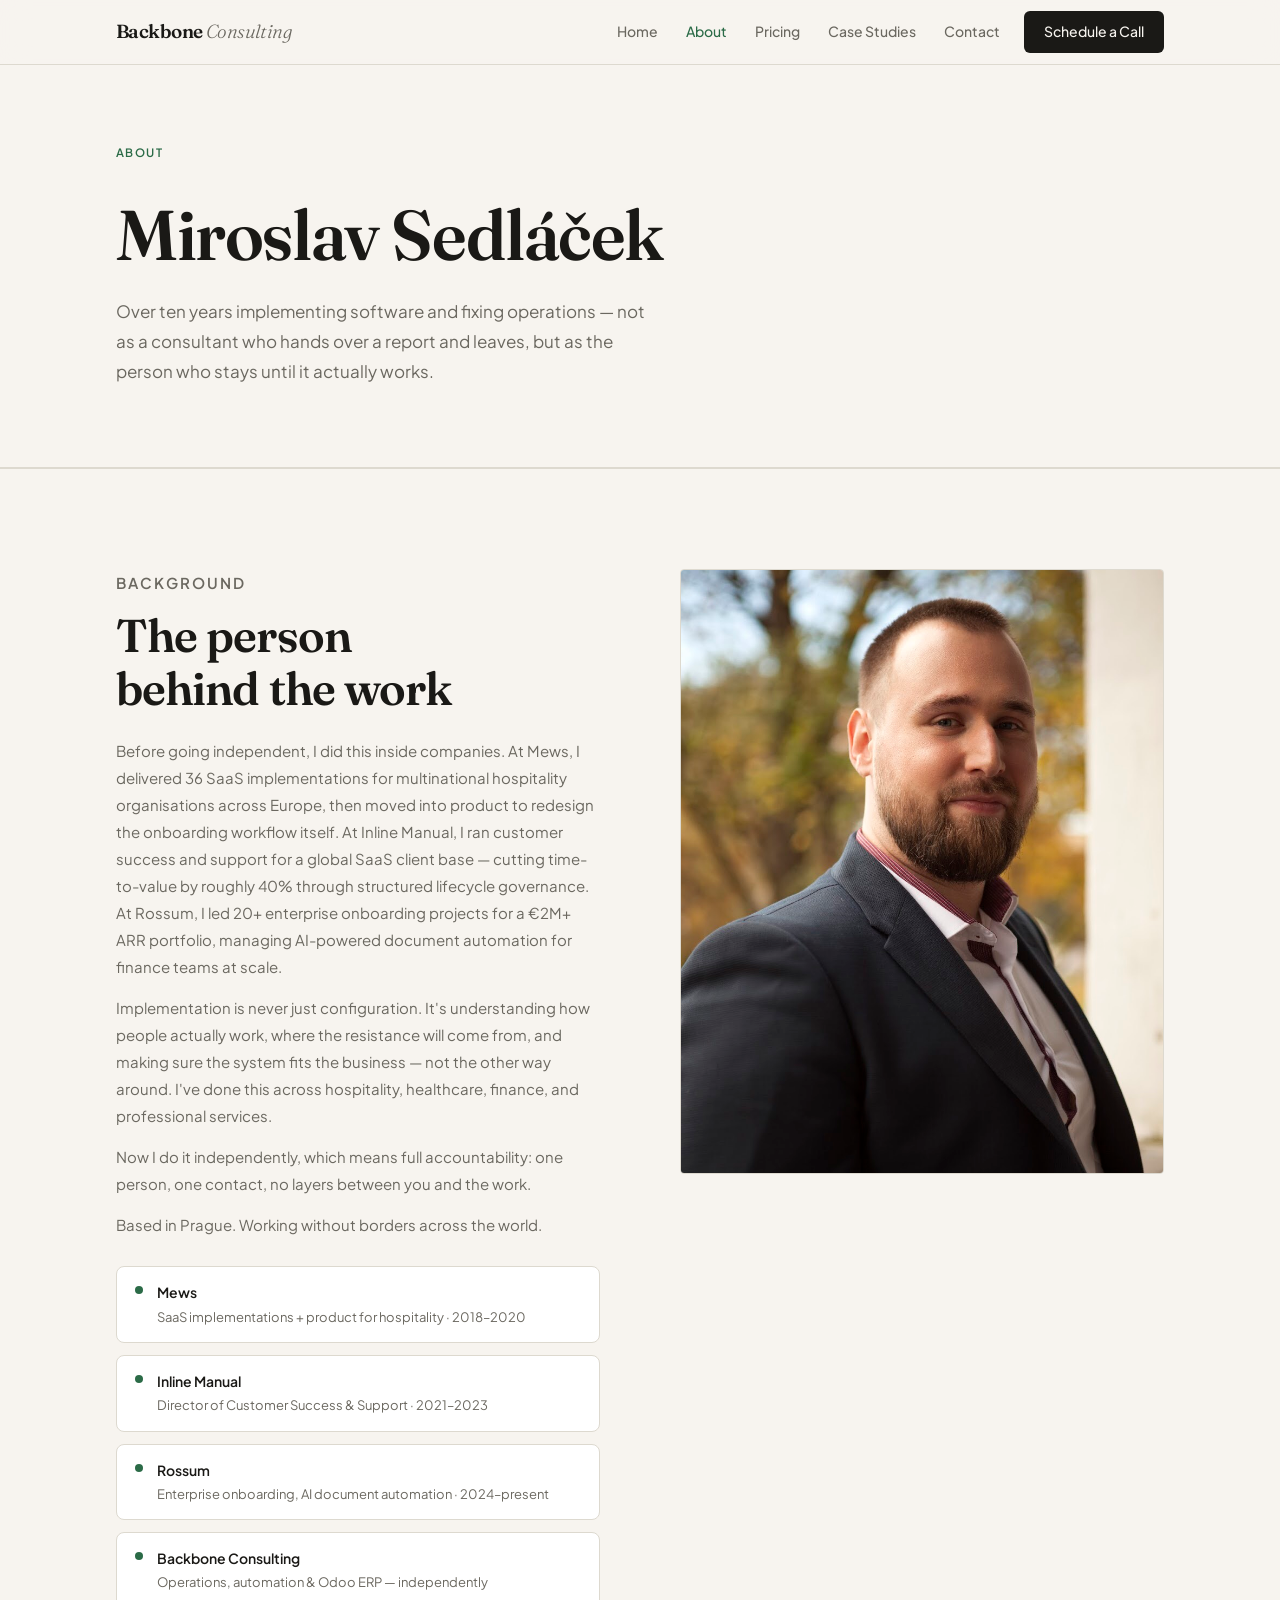
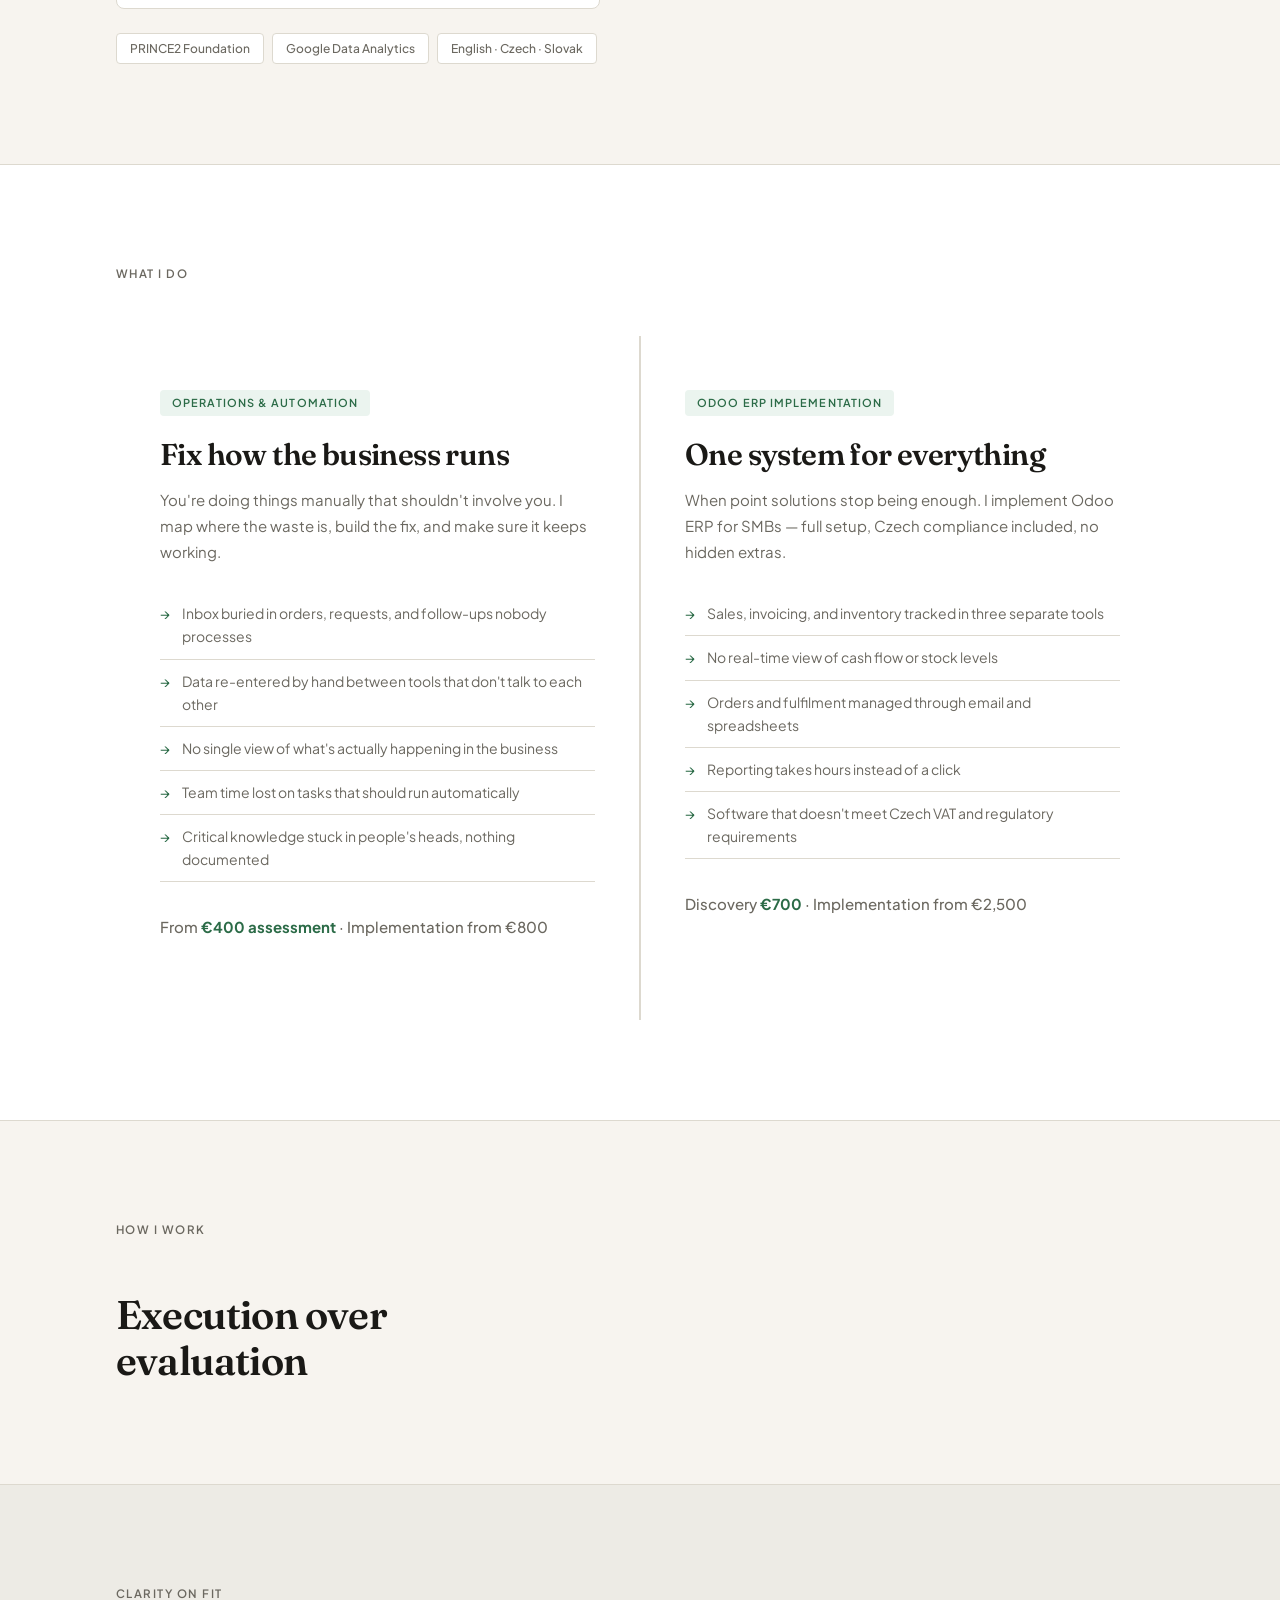
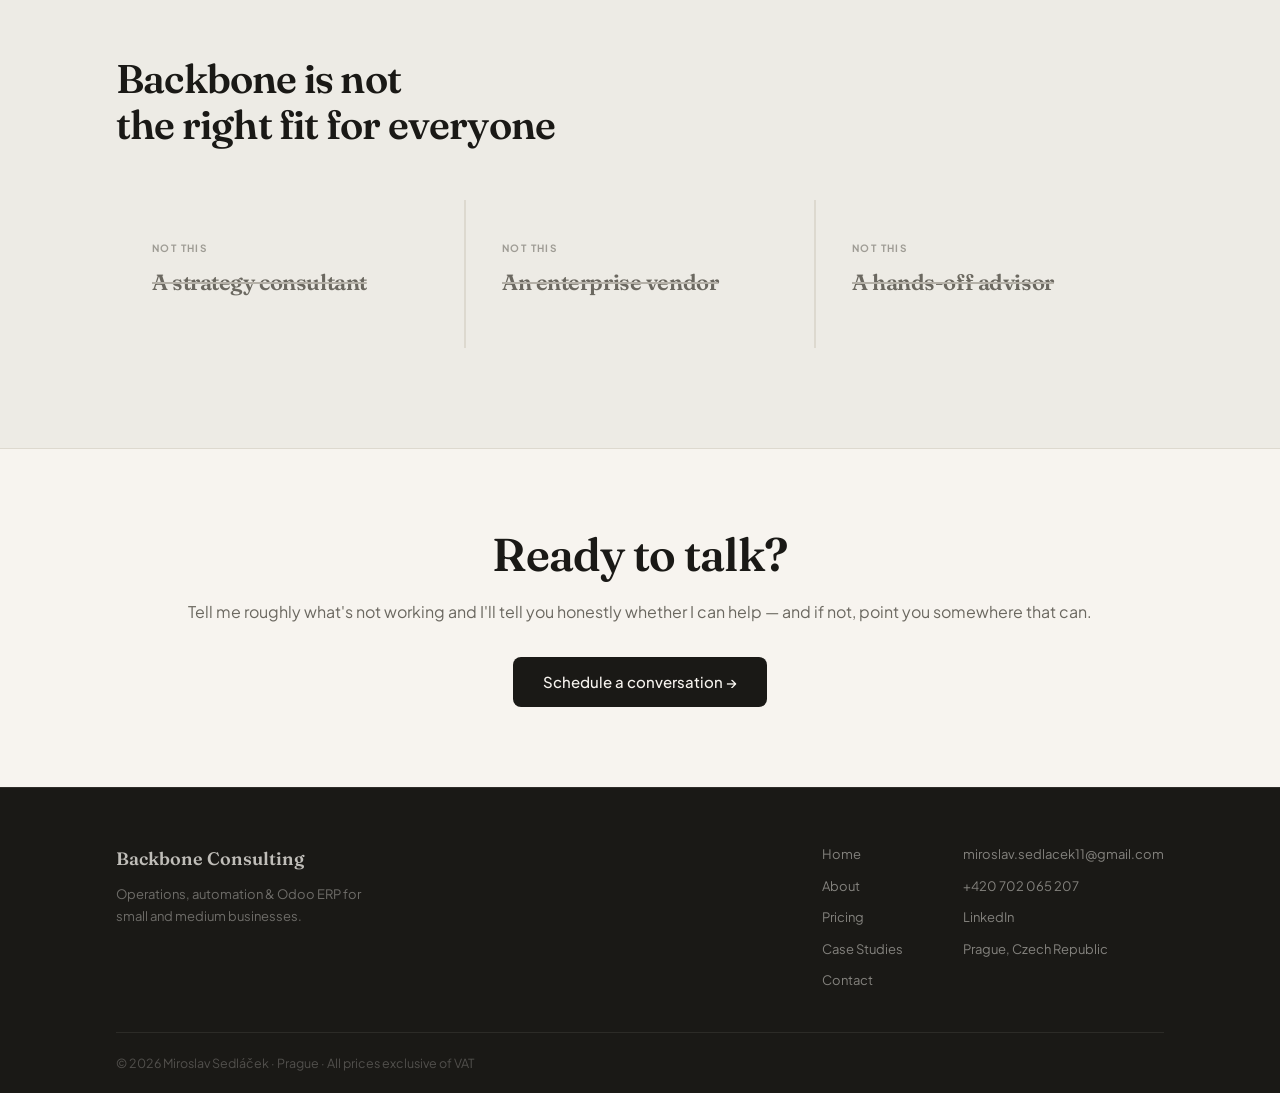
==== about.html @ 0da4ca15 "major rework" ====
<!DOCTYPE html>
<html lang="en">
<head>
  <meta charset="UTF-8">
  <meta name="viewport" content="width=device-width, initial-scale=1.0">
  <title>About — Backbone Consulting</title>
  <meta name="description" content="Miroslav Sedláček — over ten years implementing software and fixing operations for small and medium businesses. Based in Prague.">

  <link rel="preconnect" href="https://fonts.googleapis.com">
  <link rel="preconnect" href="https://fonts.gstatic.com" crossorigin>
  <link href="https://fonts.googleapis.com/css2?family=Fraunces:ital,opsz,wght@0,9..144,300;0,9..144,400;0,9..144,600;0,9..144,700;1,9..144,300;1,9..144,400&family=Plus+Jakarta+Sans:wght@300;400;500;600&display=swap" rel="stylesheet">

  <link rel="stylesheet" href="css/main.css">
  <link rel="stylesheet" href="css/about.css">
</head>
<body>

<div id="nav-placeholder"></div>


<!-- ══ PAGE HERO ══ -->
<header class="page-hero">
  <div class="container">
    <p class="eyebrow">About</p>
    <h1>Miroslav Sedláček</h1>
    <p class="page-hero-sub">Over ten years implementing software and fixing operations — not as a consultant who hands over a report and leaves, but as the person who stays until it actually works.</p>
  </div>
</header>


<!-- ══ BIO ══ -->
<section class="about-bio-section">
  <div class="container">
    <div class="about-bio-inner">
      <div>
        <p class="section-label">Background</p>
        <h2>The person<br>behind the work</h2>
        <p>Before going independent, I did this inside companies. At Mews, I delivered 36 SaaS implementations for multinational hospitality organisations across Europe, then moved into product to redesign the onboarding workflow itself. At Inline Manual, I ran customer success and support for a global SaaS client base — cutting time-to-value by roughly 40% through structured lifecycle governance. At Rossum, I led 20+ enterprise onboarding projects for a €2M+ ARR portfolio, managing AI-powered document automation for finance teams at scale.</p>
        <p>Implementation is never just configuration. It's understanding how people actually work, where the resistance will come from, and making sure the system fits the business — not the other way around. I've done this across hospitality, healthcare, finance, and professional services.</p>
        <p>Now I do it independently, which means full accountability: one person, one contact, no layers between you and the work.</p>
        <p>Based in Prague. Working without borders across the world.</p>

        <div class="roles">
          <div class="role">
            <div class="role-dot"></div>
            <div>
              <div class="role-name">Mews</div>
              <div class="role-desc">SaaS implementations + product for hospitality · 2018–2020</div>
            </div>
          </div>
          <div class="role">
            <div class="role-dot"></div>
            <div>
              <div class="role-name">Inline Manual</div>
              <div class="role-desc">Director of Customer Success &amp; Support · 2021–2023</div>
            </div>
          </div>
          <div class="role">
            <div class="role-dot"></div>
            <div>
              <div class="role-name">Rossum</div>
              <div class="role-desc">Enterprise onboarding, AI document automation · 2024–present</div>
            </div>
          </div>
          <div class="role">
            <div class="role-dot"></div>
            <div>
              <div class="role-name">Backbone Consulting</div>
              <div class="role-desc">Operations, automation &amp; Odoo ERP — independently</div>
            </div>
          </div>
        </div>

        <div class="about-certs">
          <span class="cert-chip">PRINCE2 Foundation</span>
          <span class="cert-chip">Google Data Analytics</span>
          <span class="cert-chip">English · Czech · Slovak</span>
        </div>
      </div>

      <div>
        <img src="assets/miroslav.JPG" alt="Miroslav Sedláček" class="about-photo">
      </div>
    </div>
  </div>
</section>


<!-- ══ SERVICES OVERVIEW ══ -->
<section class="services-section">
  <div class="container">
    <p class="section-label">What I do</p>
    <div class="grid-line services-grid-2col">

      <div class="service-card-full reveal">
        <span class="service-badge">Operations &amp; Automation</span>
        <h3>Fix how the business runs</h3>
        <p>You're doing things manually that shouldn't involve you. I map where the waste is, build the fix, and make sure it keeps working.</p>
        <ul class="problem-list">
          <li>Inbox buried in orders, requests, and follow-ups nobody processes</li>
          <li>Data re-entered by hand between tools that don't talk to each other</li>
          <li>No single view of what's actually happening in the business</li>
          <li>Team time lost on tasks that should run automatically</li>
          <li>Critical knowledge stuck in people's heads, nothing documented</li>
        </ul>
        <p class="service-from">From <strong>€400 assessment</strong> · Implementation from €800</p>
      </div>

      <div class="service-card-full reveal">
        <span class="service-badge">Odoo ERP Implementation</span>
        <h3>One system for everything</h3>
        <p>When point solutions stop being enough. I implement Odoo ERP for SMBs — full setup, Czech compliance included, no hidden extras.</p>
        <ul class="problem-list">
          <li>Sales, invoicing, and inventory tracked in three separate tools</li>
          <li>No real-time view of cash flow or stock levels</li>
          <li>Orders and fulfilment managed through email and spreadsheets</li>
          <li>Reporting takes hours instead of a click</li>
          <li>Software that doesn't meet Czech VAT and regulatory requirements</li>
        </ul>
        <p class="service-from">Discovery <strong>€700</strong> · Implementation from €2,500</p>
      </div>

    </div>
  </div>
</section>


<!-- ══ PHILOSOPHY ══ -->
<section class="philosophy-section">
  <div class="container">
    <div class="philosophy-inner">
      <div class="philosophy-label">
        <p class="section-label">How I work</p>
        <h2>Execution over<br>evaluation</h2>
      </div>
      <div class="philosophy-body reveal">
        <!-- TODO: Write 3–4 paragraphs on Miro's working philosophy.
             Topics to cover:
             - Execution focus: the goal is a working system, not a report
             - How Miro approaches understanding a client's operations (listening, observing, mapping before building)
             - Accountability: one person responsible from start to finish
             - Honest scoping: saying no if something won't work, or if a client needs something Backbone doesn't offer
             - Working style with small teams vs larger SMBs
        -->
        <p><!-- TODO: Philosophy paragraph 1 — execution focus and staying until it works --></p>
        <p><!-- TODO: Philosophy paragraph 2 — understanding operations before building anything --></p>
        <p><!-- TODO: Philosophy paragraph 3 — honest scoping and full accountability --></p>
      </div>
    </div>
  </div>
</section>


<!-- ══ WHAT WE'RE NOT ══ -->
<section class="not-section">
  <div class="container">
    <p class="section-label">Clarity on fit</p>
    <h2 style="font-size: 40px; max-width: 500px;">Backbone is not<br>the right fit for everyone</h2>
    <div class="grid-line not-grid">

      <div class="not-card reveal">
        <div class="not-card-label">Not this</div>
        <h3>A strategy consultant</h3>
        <!-- TODO: 2–3 sentences explaining why: Backbone doesn't do high-level strategy decks, market research, or "what should we build" work. The focus is operational and implementation execution for a defined scope. -->
        <p><!-- TODO: Explain what Backbone does instead — concrete operational fixes and software implementation --></p>
      </div>

      <div class="not-card reveal">
        <div class="not-card-label">Not this</div>
        <h3>An enterprise vendor</h3>
        <!-- TODO: 2–3 sentences explaining why: not a 20-person agency, no account management layers, not suited for multinational enterprise procurement processes. Best fit is lean teams and SMBs. -->
        <p><!-- TODO: Explain what size of client Backbone works best with --></p>
      </div>

      <div class="not-card reveal">
        <div class="not-card-label">Not this</div>
        <h3>A hands-off advisor</h3>
        <!-- TODO: 2–3 sentences: Backbone doesn't produce recommendations and leave. The engagement ends when the system works and the team can run it. -->
        <p><!-- TODO: Explain what "done" actually means in Backbone engagements --></p>
      </div>

    </div>
  </div>
</section>


<!-- ══ CLOSING CTA ══ -->
<section class="about-cta-section">
  <div class="container">
    <h2>Ready to talk?</h2>
    <p>Tell me roughly what's not working and I'll tell you honestly whether I can help — and if not, point you somewhere that can.</p>
    <a href="contact.html" class="btn btn-dark">Schedule a conversation →</a>
  </div>
</section>


<div id="footer-placeholder"></div>
<script src="js/nav.js" defer></script>
<script src="js/main.js" defer></script>
</body>
</html>
---- css/main.css ----
/* ============================================================
   MAIN.CSS — Backbone Consulting
   Shared: variables, reset, typography, nav, footer, buttons
   ============================================================ */

/* ── VARIABLES ── */
:root {
  --bg:            #F7F4EF;
  --surface:       #FFFFFF;
  --surface-alt:   #EDEBE5;
  --text:          #1A1916;
  --text-muted:    #6B6860;
  --accent:        #2B6B47;
  --accent-dark:   #1E4E33;
  --accent-light:  #EBF4EF;
  --border:        #DDD9CF;
  --border-strong: #B5B1A8;
  --nav-height:    64px;
}

/* ── RESET ── */
*, *::before, *::after { box-sizing: border-box; margin: 0; padding: 0; }
html { scroll-behavior: smooth; }

/* ── BODY ── */
body {
  font-family: 'Plus Jakarta Sans', sans-serif;
  background: var(--bg);
  color: var(--text);
  font-size: 16px;
  line-height: 1.65;
  -webkit-font-smoothing: antialiased;
}

/* ── HEADINGS ── */
h1, h2, h3, h4 {
  font-family: 'Fraunces', Georgia, serif;
  font-weight: 600;
  line-height: 1.15;
  letter-spacing: -0.02em;
}

a { color: inherit; text-decoration: none; }

/* ── CONTAINER ── */
.container {
  max-width: 1120px;
  margin: 0 auto;
  padding: 0 36px;
}

/* ── LABELS ── */
.eyebrow {
  font-size: 11.5px;
  font-weight: 600;
  letter-spacing: .13em;
  text-transform: uppercase;
  color: var(--accent);
  margin-bottom: 32px;
}

.section-label {
  font-size: 11.5px;
  font-weight: 600;
  letter-spacing: .13em;
  text-transform: uppercase;
  color: var(--text-muted);
  margin-bottom: 52px;
}

/* ── SECTION ── */
.section {
  padding: 100px 0;
  border-top: 1px solid var(--border);
}

.hero-rule {
  width: 72px; height: 2px;
  background: var(--accent);
  margin-bottom: 28px;
}

/* ── GRID UTILITIES ── */
.grid-line {
  display: grid;
  gap: 2px;
  background: var(--border);
}

.cell {
  background: var(--surface);
  padding: 52px 44px;
}

/* ── BUTTONS ── */
.btn {
  display: inline-block;
  padding: 13px 30px;
  border-radius: 8px;
  font-size: 15px;
  font-weight: 500;
  transition: transform .15s, background .18s, border-color .18s, color .18s;
  cursor: pointer;
}
.btn:hover { transform: translateY(-1px); }

.btn-dark {
  background: var(--text);
  color: var(--bg);
}
.btn-dark:hover { background: var(--accent); color: #fff; }

.btn-outline {
  border: 1px solid var(--border-strong);
  color: var(--text);
}
.btn-outline:hover { border-color: var(--accent); color: var(--accent); }

.btn-green {
  display: inline-block;
  background: var(--accent);
  color: #fff;
  padding: 13px 30px;
  text-align: center;
  border-radius: 8px;
  font-size: 15px;
  font-weight: 500;
  transition: background .18s, transform .15s;
}
.btn-green:hover { background: #2D8055; transform: translateY(-1px); }

/* ── BADGE ── */
.service-badge {
  display: inline-block;
  font-size: 11px;
  font-weight: 600;
  letter-spacing: .1em;
  text-transform: uppercase;
  color: var(--accent);
  background: var(--accent-light);
  padding: 4px 12px;
  border-radius: 4px;
  margin-bottom: 22px;
}

/* ── CHIPS ── */
.chip {
  font-size: 12px;
  padding: 4px 12px;
  background: var(--surface-alt);
  border-radius: 4px;
  color: var(--text-muted);
}

.cert-chip {
  font-size: 12px;
  font-weight: 500;
  padding: 5px 13px;
  background: var(--surface);
  border: 1px solid var(--border);
  border-radius: 4px;
  color: var(--text-muted);
}

/* ── REVEAL ANIMATION ── */
.reveal {
  opacity: 0;
  transform: translateY(22px);
  transition: opacity .55s ease, transform .55s ease;
}
.reveal.visible {
  opacity: 1;
  transform: translateY(0);
}

/* ── NAV ── */
.site-nav {
  position: fixed;
  top: 0; left: 0; right: 0;
  z-index: 200;
  background: rgba(247, 244, 239, 0.92);
  backdrop-filter: blur(14px);
  -webkit-backdrop-filter: blur(14px);
  border-bottom: 1px solid var(--border);
}

.nav-inner {
  display: flex;
  align-items: center;
  justify-content: space-between;
  height: var(--nav-height);
  gap: 24px;
}

.nav-logo {
  font-family: 'Fraunces', serif;
  font-size: 19px;
  font-weight: 600;
  letter-spacing: -0.03em;
  flex-shrink: 0;
}
.nav-logo em {
  font-style: italic;
  font-weight: 300;
  color: var(--text-muted);
}

.nav-links {
  display: flex;
  align-items: center;
  gap: 4px;
  list-style: none;
  margin-left: auto;
}

.nav-links li a {
  font-size: 14px;
  font-weight: 500;
  color: var(--text-muted);
  padding: 6px 12px;
  border-radius: 6px;
  transition: color .18s, background .18s;
  display: block;
}
.nav-links li a:hover { color: var(--text); background: var(--surface-alt); }
.nav-links li a.active { color: var(--accent); }

/* CTA item in nav */
.nav-cta-item {
  margin-left: 8px;
}
.nav-cta-item a {
  background: var(--text) !important;
  color: var(--bg) !important;
  padding: 9px 20px !important;
  border-radius: 7px;
  font-weight: 500 !important;
  transition: background .18s !important;
}
.nav-cta-item a:hover {
  background: var(--accent) !important;
  color: #fff !important;
}

/* Hamburger button */
.nav-hamburger {
  display: none;
  flex-direction: column;
  justify-content: space-between;
  width: 28px;
  height: 18px;
  background: none;
  border: none;
  cursor: pointer;
  padding: 0;
  flex-shrink: 0;
}
.nav-hamburger span {
  display: block;
  width: 100%;
  height: 2px;
  background: var(--text);
  border-radius: 2px;
  transition: transform .22s ease, opacity .22s ease;
}
.nav-hamburger.open span:nth-child(1) { transform: translateY(8px) rotate(45deg); }
.nav-hamburger.open span:nth-child(2) { opacity: 0; transform: scaleX(0); }
.nav-hamburger.open span:nth-child(3) { transform: translateY(-8px) rotate(-45deg); }

/* ── FOOTER ── */
.site-footer {
  background: var(--text);
  border-top: 1px solid rgba(247, 244, 239, .09);
}

.footer-inner {
  display: grid;
  grid-template-columns: 1fr auto auto;
  gap: 60px;
  padding: 56px 0 40px;
  align-items: start;
}

.footer-logo {
  font-family: 'Fraunces', serif;
  font-size: 18px;
  font-weight: 600;
  color: rgba(247, 244, 239, .75);
  margin-bottom: 10px;
}

.footer-tagline {
  font-size: 13px;
  color: rgba(247, 244, 239, .38);
  line-height: 1.65;
  max-width: 260px;
}

.footer-nav {
  display: flex;
  flex-direction: column;
  gap: 10px;
}
.footer-nav a {
  font-size: 13px;
  color: rgba(247, 244, 239, .48);
  transition: color .18s;
}
.footer-nav a:hover { color: rgba(247, 244, 239, .85); }

.footer-contact {
  display: flex;
  flex-direction: column;
  gap: 10px;
}
.footer-contact a,
.footer-contact span {
  font-size: 13px;
  color: rgba(247, 244, 239, .48);
  transition: color .18s;
}
.footer-contact a:hover { color: rgba(247, 244, 239, .85); }
.footer-location { cursor: default; }

.footer-bottom {
  border-top: 1px solid rgba(247, 244, 239, .08);
  padding: 20px 0;
}
.footer-note {
  font-size: 12.5px;
  color: rgba(247, 244, 239, .25);
}

/* ── RESPONSIVE — NAV MOBILE ── */
@media (max-width: 768px) {
  .nav-hamburger { display: flex; }

  .nav-links {
    display: none;
    position: absolute;
    top: var(--nav-height);
    left: 0; right: 0;
    background: var(--bg);
    border-bottom: 1px solid var(--border);
    padding: 16px 20px 24px;
    flex-direction: column;
    align-items: stretch;
    gap: 2px;
    box-shadow: 0 8px 24px rgba(0,0,0,.07);
  }
  .nav-links.open { display: flex; }

  .nav-links li a {
    padding: 12px 14px;
    font-size: 15px;
    border-radius: 6px;
  }

  .nav-cta-item { margin-left: 0; margin-top: 8px; }
  .nav-cta-item a {
    display: block !important;
    text-align: center;
    padding: 13px 20px !important;
    border-radius: 8px !important;
  }
}

/* ── RESPONSIVE — FOOTER MOBILE ── */
@media (max-width: 768px) {
  .footer-inner {
    grid-template-columns: 1fr;
    gap: 36px;
    padding: 44px 0 32px;
  }
  .footer-nav, .footer-contact { flex-direction: row; flex-wrap: wrap; gap: 12px 24px; }
}

/* ── RESPONSIVE — CONTAINER ── */
@media (max-width: 600px) {
  .container { padding: 0 20px; }
  .section { padding: 72px 0; }
  .cell { padding: 36px 24px; }
}
---- css/about.css ----
/* ============================================================
   ABOUT.CSS — about.html specific styles
   ============================================================ */

/* ── PAGE HEADER ── */
.page-hero {
  padding: calc(var(--nav-height) + 80px) 0 80px;
  border-bottom: 1px solid var(--border);
}

.page-hero h1 {
  font-size: clamp(40px, 5.5vw, 72px);
  max-width: 760px;
  margin-bottom: 20px;
}
.page-hero h1 em {
  font-style: italic;
  font-weight: 300;
  color: var(--text-muted);
}

.page-hero-sub {
  font-size: 17px;
  color: var(--text-muted);
  max-width: 540px;
  line-height: 1.78;
}

/* ── BIO SECTION ── */
.about-bio-section {
  padding: 100px 0;
  border-top: 1px solid var(--border);
}

.about-bio-inner {
  display: grid;
  grid-template-columns: 1fr 1fr;
  gap: 80px;
  align-items: start;
}

.about-bio-inner h2 { font-size: 46px; margin-bottom: 22px; }

.about-bio-inner p {
  font-size: 15px;
  color: var(--text-muted);
  line-height: 1.8;
  margin-bottom: 14px;
}

.about-photo {
  width: 100%;
  aspect-ratio: 4/5;
  object-fit: cover;
  object-position: center top;
  border-radius: 4px;
  border: 1px solid var(--border);
  display: block;
}

/* ── ROLE CARDS ── */
.roles {
  display: flex;
  flex-direction: column;
  gap: 12px;
  margin-top: 28px;
}

.role {
  display: flex;
  gap: 14px;
  background: var(--surface);
  border: 1px solid var(--border);
  border-radius: 8px;
  padding: 14px 18px;
}

.role-dot {
  width: 8px; height: 8px;
  border-radius: 50%;
  background: var(--accent);
  flex-shrink: 0;
  margin-top: 5px;
}

.role-name { font-size: 14px; font-weight: 600; margin-bottom: 2px; }
.role-desc { font-size: 13px; color: var(--text-muted); }

/* ── CERTS ── */
.about-certs {
  display: flex;
  flex-wrap: wrap;
  gap: 8px;
  margin-top: 24px;
}

/* ── SERVICES OVERVIEW ── */
.services-section {
  padding: 100px 0;
  border-top: 1px solid var(--border);
  background: var(--surface);
}

.services-grid-2col {
  display: grid;
  grid-template-columns: 1fr 1fr;
  gap: 2px;
  background: var(--border);
}

.service-card-full {
  background: var(--surface);
  padding: 52px 44px;
}

.service-card-full h3 {
  font-size: 30px;
  margin-bottom: 14px;
}

.service-card-full > p {
  color: var(--text-muted);
  font-size: 15px;
  line-height: 1.72;
  margin-bottom: 28px;
}

.problem-list {
  list-style: none;
  margin-bottom: 32px;
}

.problem-list li {
  font-size: 14px;
  color: var(--text-muted);
  padding: 10px 0;
  border-bottom: 1px solid var(--border);
  display: flex;
  gap: 12px;
}
.problem-list li::before {
  content: '→';
  color: var(--accent);
  flex-shrink: 0;
}

.service-from {
  font-size: 15px;
  font-weight: 500;
}
.service-from strong { color: var(--accent); }

/* ── PHILOSOPHY SECTION ── */
.philosophy-section {
  padding: 100px 0;
  border-top: 1px solid var(--border);
}

.philosophy-inner {
  display: grid;
  grid-template-columns: 280px 1fr;
  gap: 80px;
  align-items: start;
}

.philosophy-label {
  position: sticky;
  top: calc(var(--nav-height) + 24px);
}

.philosophy-label h2 { font-size: 40px; }

.philosophy-body p {
  font-size: 16px;
  color: var(--text-muted);
  line-height: 1.82;
  margin-bottom: 20px;
}

.philosophy-body p:last-child { margin-bottom: 0; }

/* ── WHAT WE'RE NOT ── */
.not-section {
  padding: 100px 0;
  border-top: 1px solid var(--border);
  background: var(--surface-alt);
}

.not-grid {
  display: grid;
  grid-template-columns: repeat(3, 1fr);
  gap: 2px;
  background: var(--border);
  margin-top: 52px;
}

.not-card {
  background: var(--surface-alt);
  padding: 40px 36px;
}

.not-card-label {
  font-size: 10px;
  font-weight: 700;
  letter-spacing: .14em;
  text-transform: uppercase;
  color: var(--text-muted);
  margin-bottom: 14px;
  opacity: .6;
}

.not-card h3 {
  font-size: 22px;
  margin-bottom: 12px;
  color: var(--text-muted);
  text-decoration: line-through;
  text-decoration-color: var(--border-strong);
}

.not-card p {
  font-size: 14px;
  color: var(--text-muted);
  line-height: 1.7;
}

/* ── ABOUT CTA ── */
.about-cta-section {
  padding: 80px 0;
  border-top: 1px solid var(--border);
  text-align: center;
}

.about-cta-section h2 {
  font-size: clamp(28px, 4vw, 46px);
  margin-bottom: 16px;
}

.about-cta-section p {
  font-size: 16px;
  color: var(--text-muted);
  margin-bottom: 32px;
  line-height: 1.7;
}

/* ── RESPONSIVE ── */
@media (max-width: 960px) {
  .about-bio-inner { grid-template-columns: 1fr; gap: 48px; }
  .services-grid-2col { grid-template-columns: 1fr; }
  .philosophy-inner { grid-template-columns: 1fr; gap: 40px; }
  .philosophy-label { position: static; }
  .not-grid { grid-template-columns: 1fr; }
}

@media (max-width: 600px) {
  .about-bio-section,
  .services-section,
  .philosophy-section,
  .not-section { padding: 72px 0; }
  .service-card-full { padding: 36px 24px; }
}
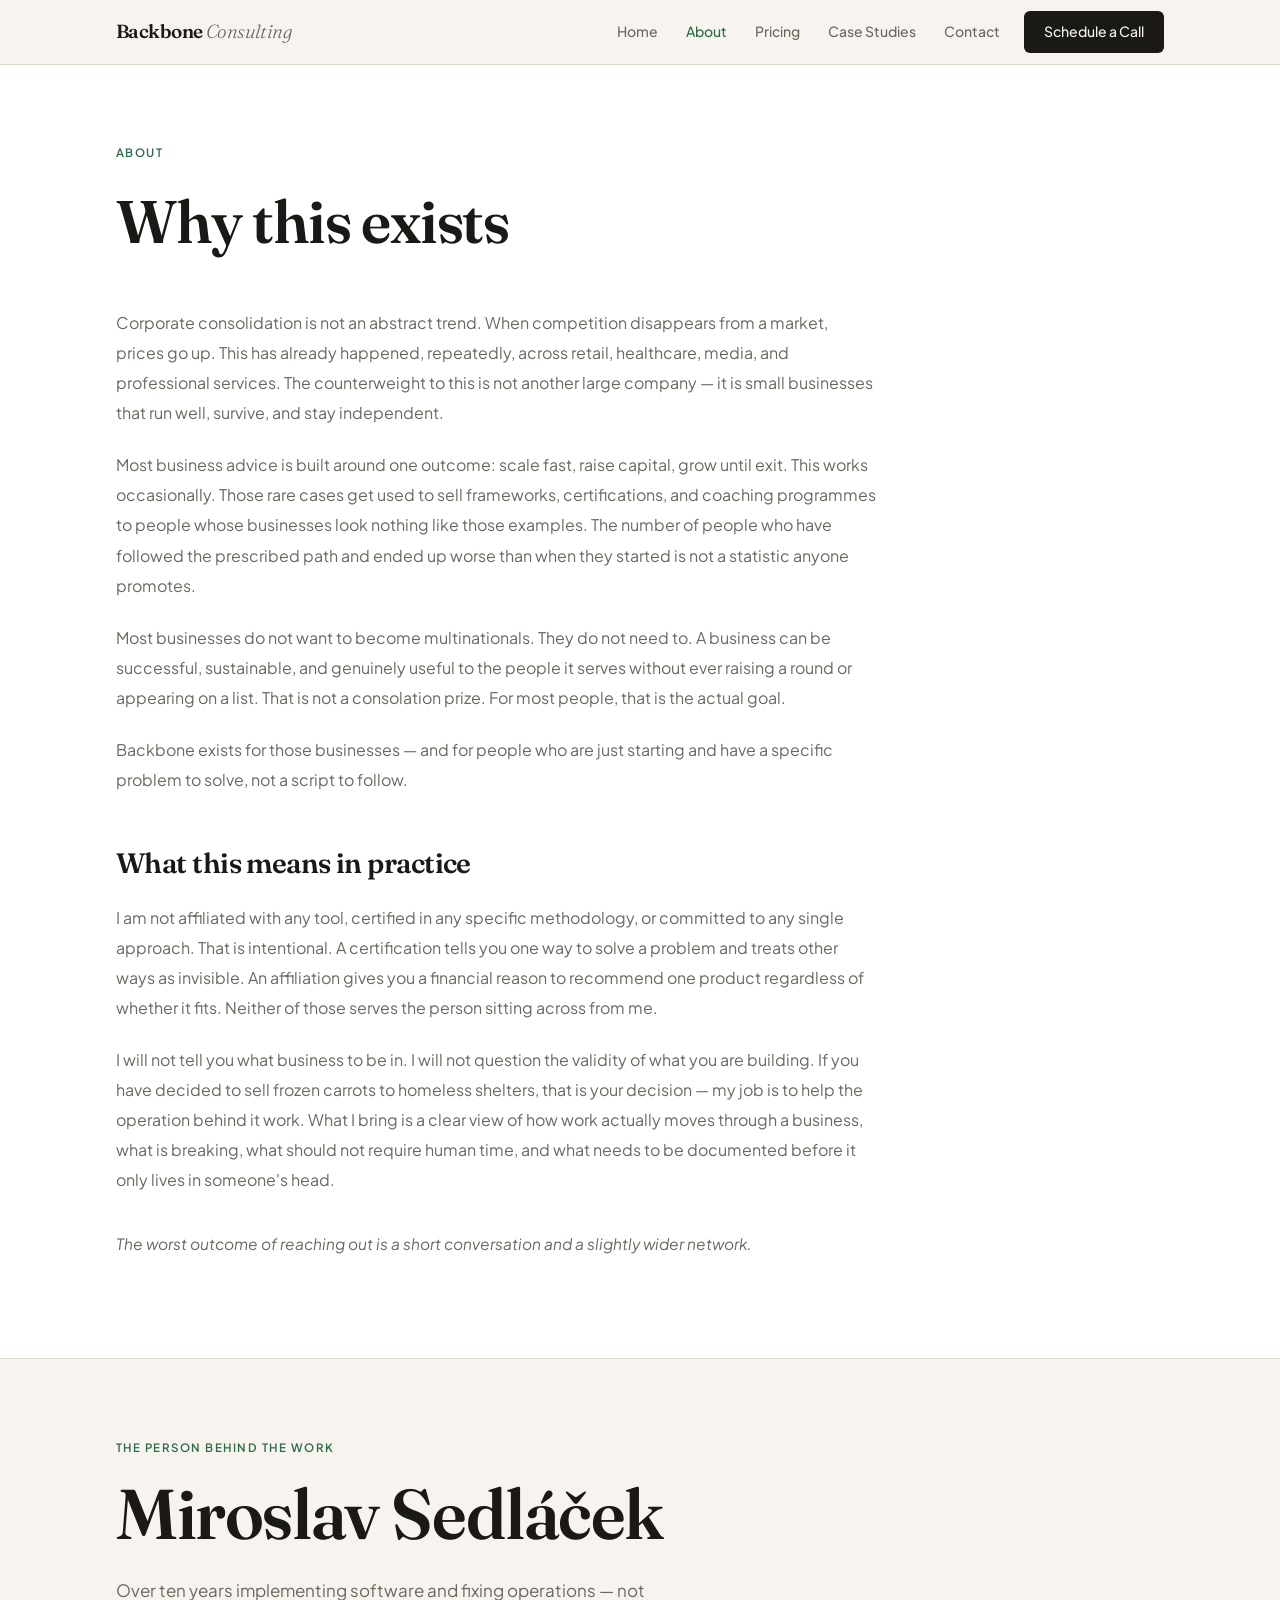
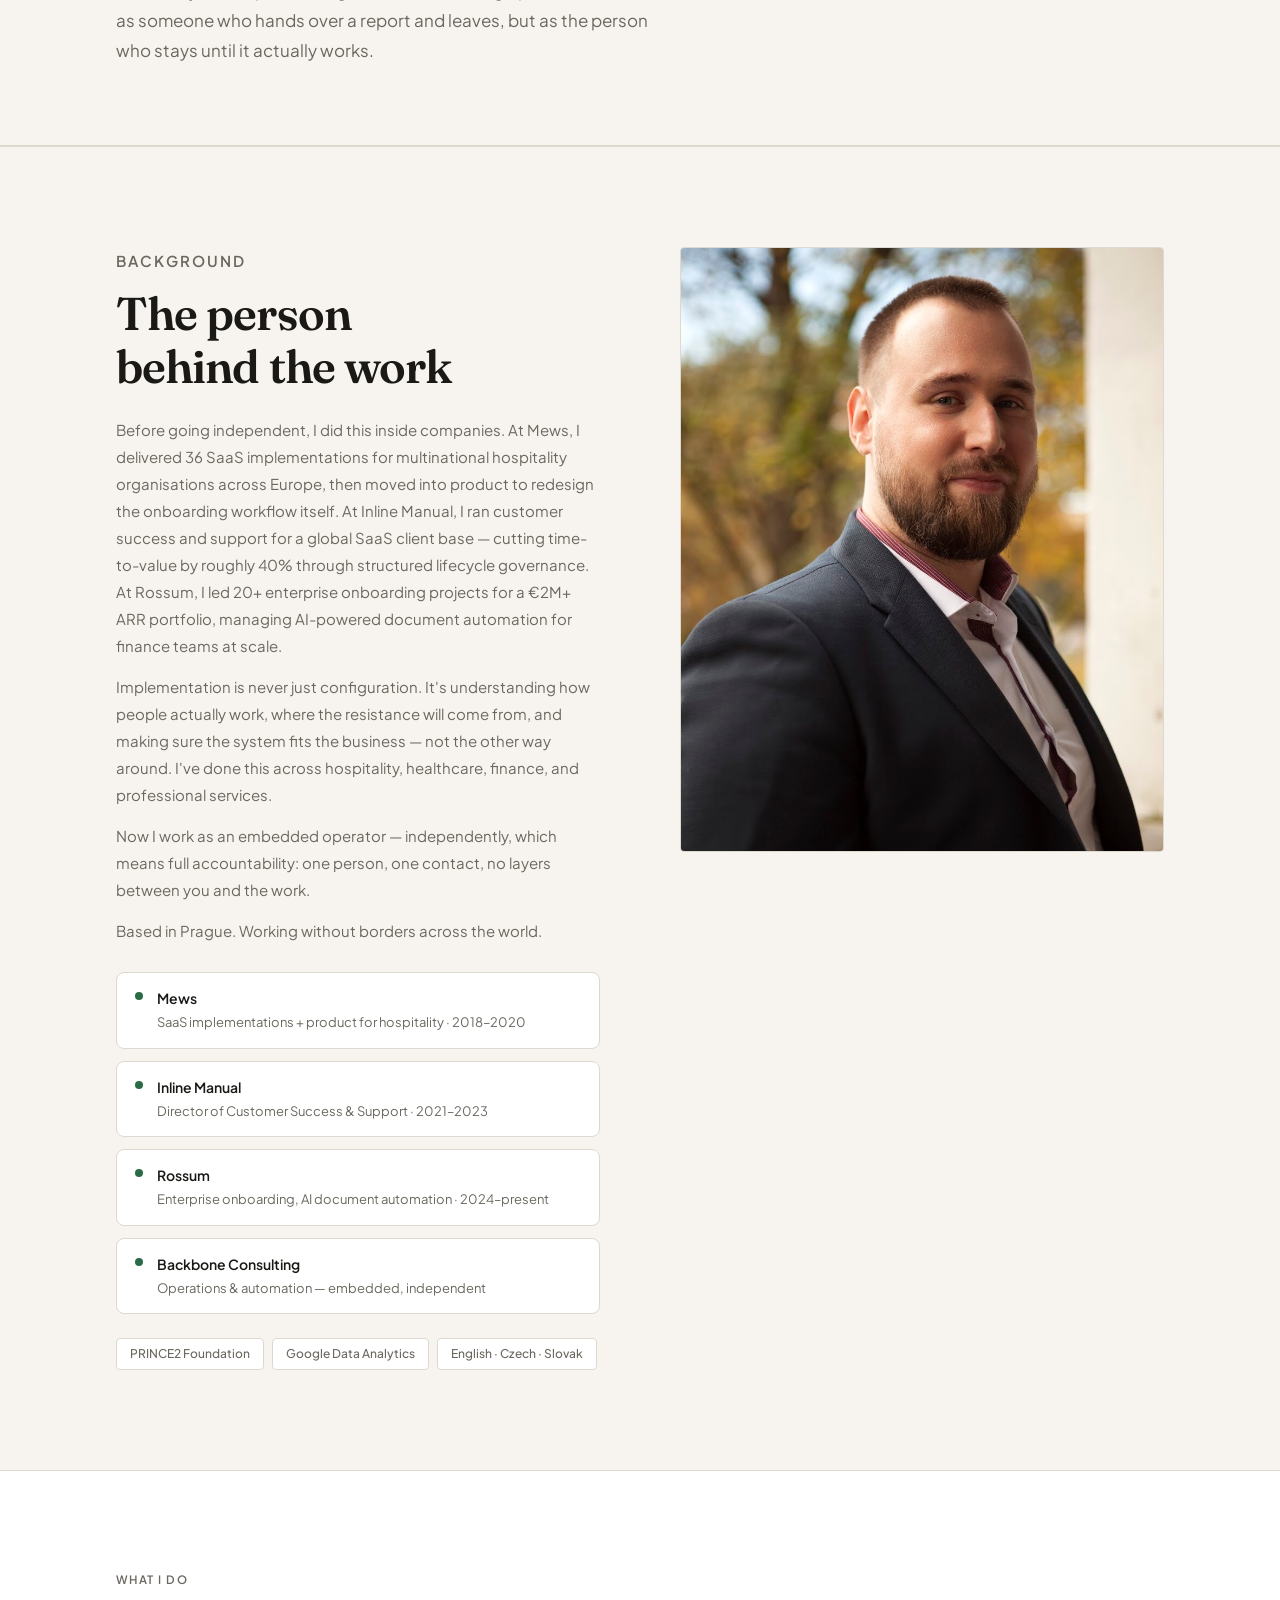
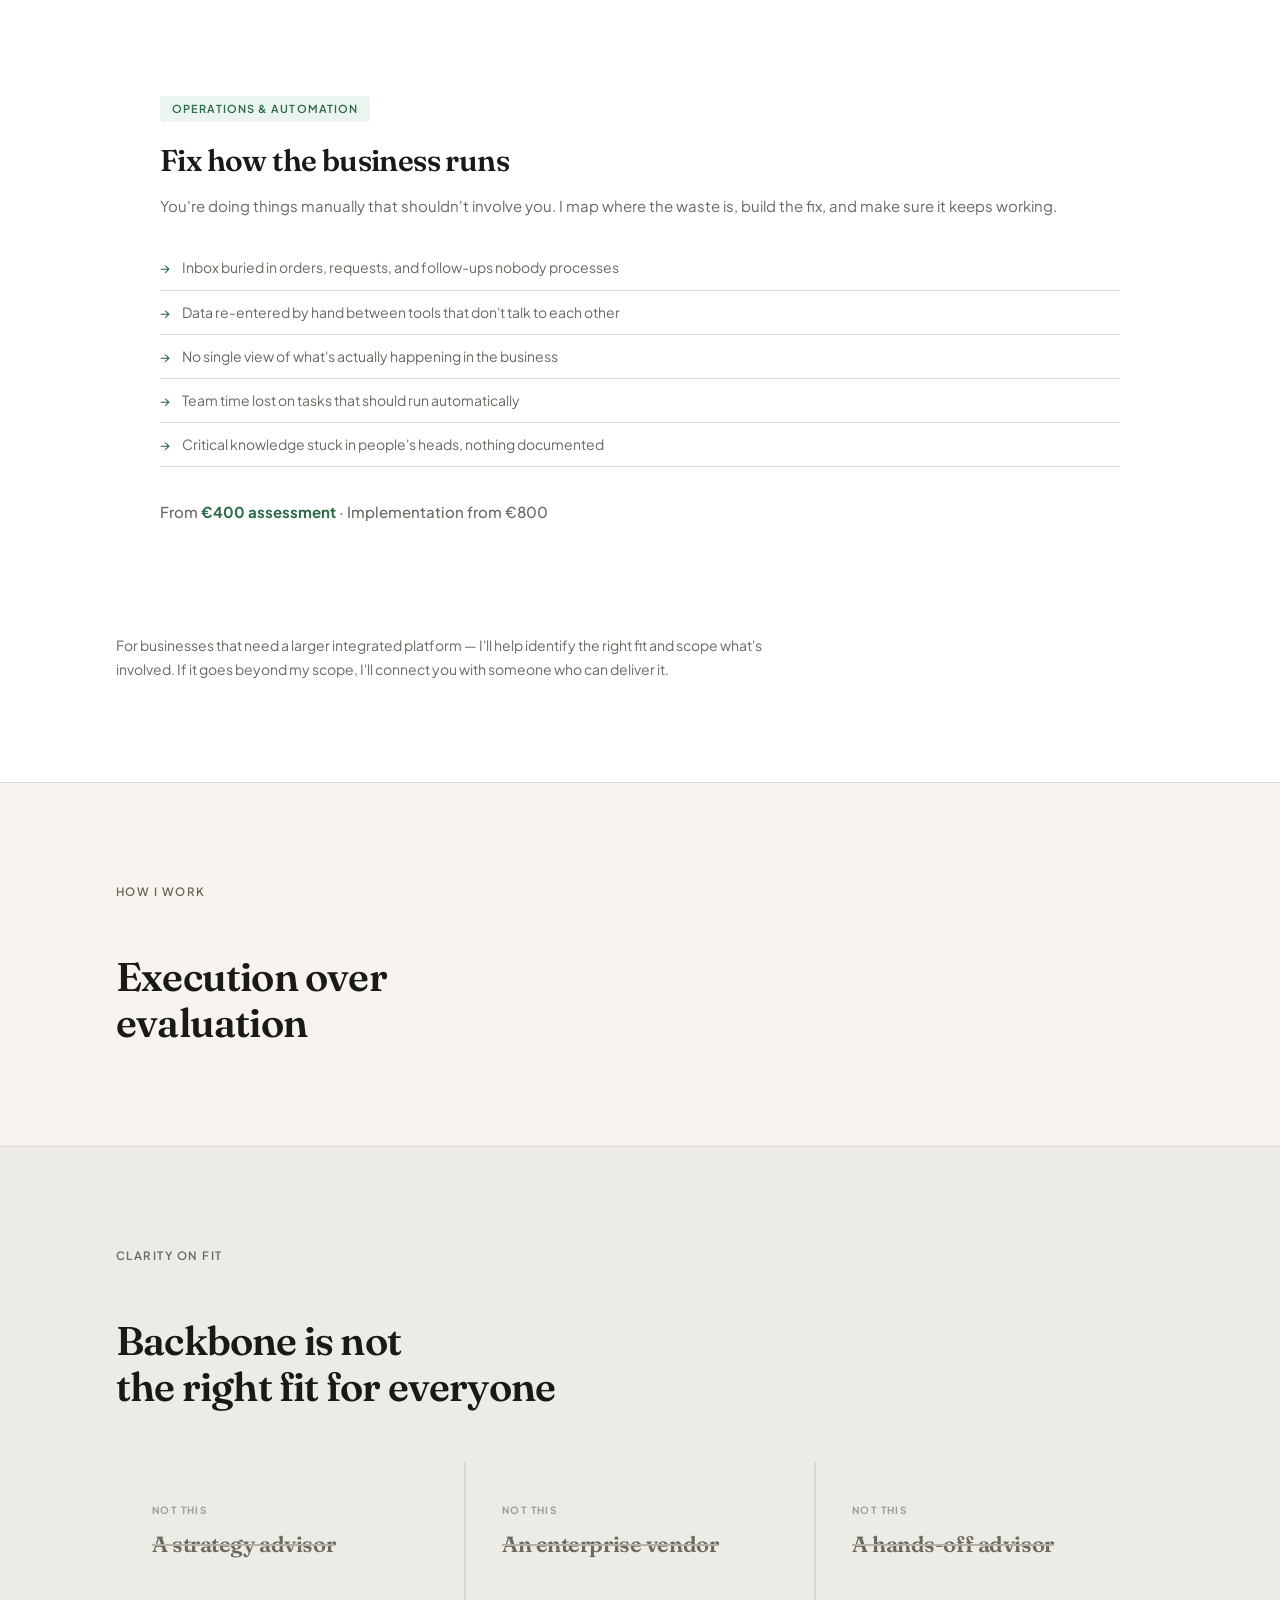
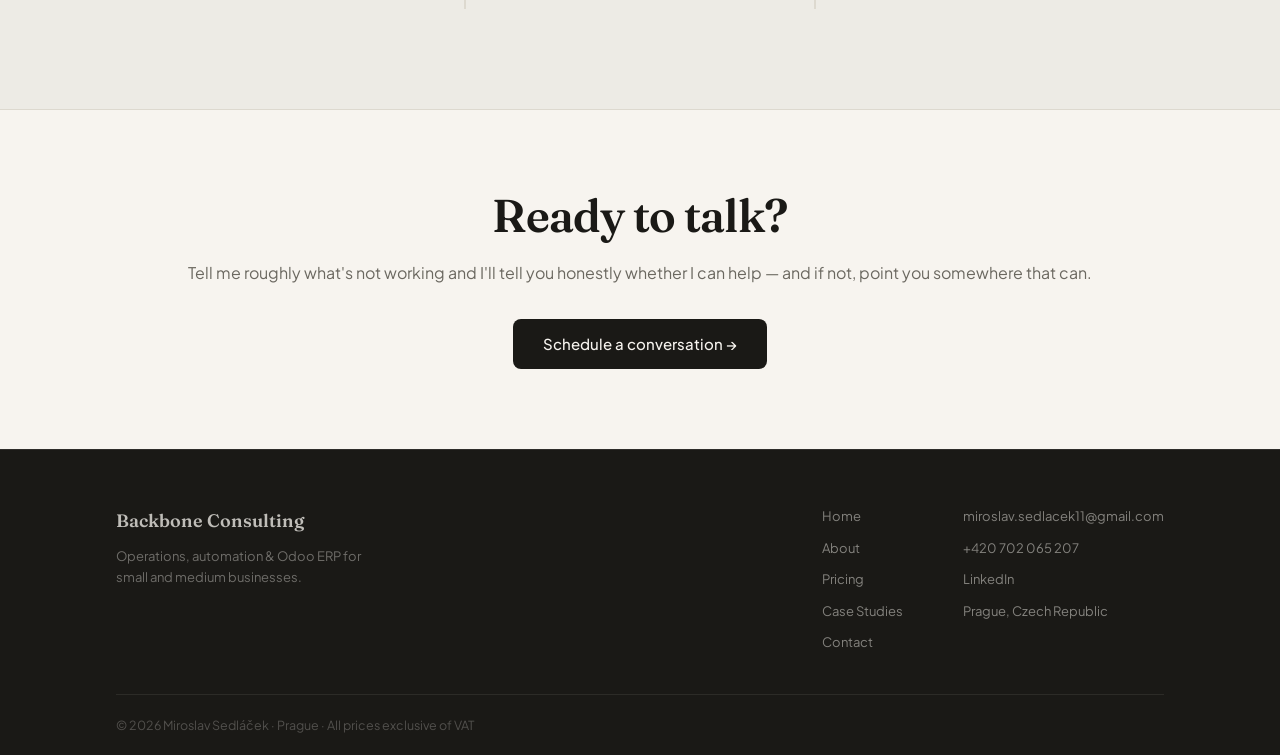
==== commit 6a48ea2e: "philosophy adjustment" ====
--- a/about.html
+++ b/about.html
@@ -4,7 +4,7 @@
   <meta charset="UTF-8">
   <meta name="viewport" content="width=device-width, initial-scale=1.0">
   <title>About — Backbone Consulting</title>
-  <meta name="description" content="Miroslav Sedláček — over ten years implementing software and fixing operations for small and medium businesses. Based in Prague.">
+  <meta name="description" content="Why Backbone Consulting exists, and the background of the person behind it. Based in Prague, working internationally as an embedded operator.">
 
   <link rel="preconnect" href="https://fonts.googleapis.com">
   <link rel="preconnect" href="https://fonts.gstatic.com" crossorigin>
@@ -18,12 +18,43 @@
 <div id="nav-placeholder"></div>
 
 
+<!-- ══ WHY THIS EXISTS ══ -->
+<section class="why-section">
+  <div class="container">
+    <div class="why-inner">
+      <p class="eyebrow">About</p>
+      <h2>Why this exists</h2>
+
+      <div class="why-body">
+        <p>Corporate consolidation is not an abstract trend. When competition disappears from a market, prices go up. This has already happened, repeatedly, across retail, healthcare, media, and professional services. The counterweight to this is not another large company — it is small businesses that run well, survive, and stay independent.</p>
+
+        <p>Most business advice is built around one outcome: scale fast, raise capital, grow until exit. This works occasionally. Those rare cases get used to sell frameworks, certifications, and coaching programmes to people whose businesses look nothing like those examples. The number of people who have followed the prescribed path and ended up worse than when they started is not a statistic anyone promotes.</p>
+
+        <p>Most businesses do not want to become multinationals. They do not need to. A business can be successful, sustainable, and genuinely useful to the people it serves without ever raising a round or appearing on a list. That is not a consolation prize. For most people, that is the actual goal.</p>
+
+        <p>Backbone exists for those businesses — and for people who are just starting and have a specific problem to solve, not a script to follow.</p>
+      </div>
+
+      <h3 class="why-subheading">What this means in practice</h3>
+
+      <div class="why-body">
+        <p>I am not affiliated with any tool, certified in any specific methodology, or committed to any single approach. That is intentional. A certification tells you one way to solve a problem and treats other ways as invisible. An affiliation gives you a financial reason to recommend one product regardless of whether it fits. Neither of those serves the person sitting across from me.</p>
+
+        <p>I will not tell you what business to be in. I will not question the validity of what you are building. If you have decided to sell frozen carrots to homeless shelters, that is your decision — my job is to help the operation behind it work. What I bring is a clear view of how work actually moves through a business, what is breaking, what should not require human time, and what needs to be documented before it only lives in someone's head.</p>
+      </div>
+
+      <p class="why-closing">The worst outcome of reaching out is a short conversation and a slightly wider network.</p>
+    </div>
+  </div>
+</section>
+
+
 <!-- ══ PAGE HERO ══ -->
 <header class="page-hero">
   <div class="container">
-    <p class="eyebrow">About</p>
+    <p class="eyebrow" style="margin-bottom: 16px;">The person behind the work</p>
     <h1>Miroslav Sedláček</h1>
-    <p class="page-hero-sub">Over ten years implementing software and fixing operations — not as a consultant who hands over a report and leaves, but as the person who stays until it actually works.</p>
+    <p class="page-hero-sub">Over ten years implementing software and fixing operations — not as someone who hands over a report and leaves, but as the person who stays until it actually works.</p>
   </div>
 </header>
 
@@ -37,7 +68,7 @@
         <h2>The person<br>behind the work</h2>
         <p>Before going independent, I did this inside companies. At Mews, I delivered 36 SaaS implementations for multinational hospitality organisations across Europe, then moved into product to redesign the onboarding workflow itself. At Inline Manual, I ran customer success and support for a global SaaS client base — cutting time-to-value by roughly 40% through structured lifecycle governance. At Rossum, I led 20+ enterprise onboarding projects for a €2M+ ARR portfolio, managing AI-powered document automation for finance teams at scale.</p>
         <p>Implementation is never just configuration. It's understanding how people actually work, where the resistance will come from, and making sure the system fits the business — not the other way around. I've done this across hospitality, healthcare, finance, and professional services.</p>
-        <p>Now I do it independently, which means full accountability: one person, one contact, no layers between you and the work.</p>
+        <p>Now I work as an embedded operator — independently, which means full accountability: one person, one contact, no layers between you and the work.</p>
         <p>Based in Prague. Working without borders across the world.</p>
 
         <div class="roles">
@@ -66,7 +97,7 @@
             <div class="role-dot"></div>
             <div>
               <div class="role-name">Backbone Consulting</div>
-              <div class="role-desc">Operations, automation &amp; Odoo ERP — independently</div>
+              <div class="role-desc">Operations &amp; automation — embedded, independent</div>
             </div>
           </div>
         </div>
@@ -90,8 +121,8 @@
 <section class="services-section">
   <div class="container">
     <p class="section-label">What I do</p>
-    <div class="grid-line services-grid-2col">
-
+
+    <div class="grid-line" style="grid-template-columns: 1fr;">
       <div class="service-card-full reveal">
         <span class="service-badge">Operations &amp; Automation</span>
         <h3>Fix how the business runs</h3>
@@ -105,22 +136,12 @@
         </ul>
         <p class="service-from">From <strong>€400 assessment</strong> · Implementation from €800</p>
       </div>
-
-      <div class="service-card-full reveal">
-        <span class="service-badge">Odoo ERP Implementation</span>
-        <h3>One system for everything</h3>
-        <p>When point solutions stop being enough. I implement Odoo ERP for SMBs — full setup, Czech compliance included, no hidden extras.</p>
-        <ul class="problem-list">
-          <li>Sales, invoicing, and inventory tracked in three separate tools</li>
-          <li>No real-time view of cash flow or stock levels</li>
-          <li>Orders and fulfilment managed through email and spreadsheets</li>
-          <li>Reporting takes hours instead of a click</li>
-          <li>Software that doesn't meet Czech VAT and regulatory requirements</li>
-        </ul>
-        <p class="service-from">Discovery <strong>€700</strong> · Implementation from €2,500</p>
-      </div>
-
-    </div>
+    </div>
+
+    <p style="font-size: 14px; color: var(--text-muted); line-height: 1.75; margin-top: 28px; max-width: 680px;">
+      For businesses that need a larger integrated platform — I'll help identify the right fit and scope what's involved. If it goes beyond my scope, I'll connect you with someone who can deliver it.
+    </p>
+
   </div>
 </section>
 
@@ -160,22 +181,22 @@
 
       <div class="not-card reveal">
         <div class="not-card-label">Not this</div>
-        <h3>A strategy consultant</h3>
-        <!-- TODO: 2–3 sentences explaining why: Backbone doesn't do high-level strategy decks, market research, or "what should we build" work. The focus is operational and implementation execution for a defined scope. -->
-        <p><!-- TODO: Explain what Backbone does instead — concrete operational fixes and software implementation --></p>
+        <h3>A strategy advisor</h3>
+        <!-- TODO: 2–3 sentences: Backbone doesn't do high-level strategy decks, market research, or "what should we build" work. The focus is operational and implementation execution for a defined scope. Explain what Backbone does instead — concrete operational fixes and system implementation. -->
+        <p><!-- TODO: Explain what Backbone does instead —concrete operational fixes and system implementation --></p>
       </div>
 
       <div class="not-card reveal">
         <div class="not-card-label">Not this</div>
         <h3>An enterprise vendor</h3>
-        <!-- TODO: 2–3 sentences explaining why: not a 20-person agency, no account management layers, not suited for multinational enterprise procurement processes. Best fit is lean teams and SMBs. -->
+        <!-- TODO: 2–3 sentences: not a 20-person agency, no account management layers, not suited for multinational enterprise procurement processes. Best fit is lean teams and SMBs. Explain what size and type of client Backbone works best with. -->
         <p><!-- TODO: Explain what size of client Backbone works best with --></p>
       </div>
 
       <div class="not-card reveal">
         <div class="not-card-label">Not this</div>
         <h3>A hands-off advisor</h3>
-        <!-- TODO: 2–3 sentences: Backbone doesn't produce recommendations and leave. The engagement ends when the system works and the team can run it. -->
+        <!-- TODO: 2–3 sentences: Backbone doesn't produce recommendations and leave. The engagement ends when the system works and the team can run it. Explain what "done" actually means in Backbone engagements. -->
         <p><!-- TODO: Explain what "done" actually means in Backbone engagements --></p>
       </div>
 
--- a/css/about.css
+++ b/css/about.css
@@ -2,9 +2,58 @@
    ABOUT.CSS — about.html specific styles
    ============================================================ */
 
+/* ── WHY SECTION (opens the about page, comes before the bio) ── */
+.why-section {
+  padding: calc(var(--nav-height) + 80px) 0 100px;
+  background: var(--surface);
+  border-bottom: 1px solid var(--border);
+}
+
+.why-inner {
+  max-width: 760px;
+}
+
+.why-inner .eyebrow {
+  margin-bottom: 24px;
+}
+
+.why-inner > h2 {
+  font-size: clamp(36px, 5vw, 60px);
+  margin-bottom: 52px;
+  max-width: 520px;
+}
+
+.why-body p {
+  font-size: 16px;
+  color: var(--text-muted);
+  line-height: 1.88;
+  margin-bottom: 22px;
+}
+
+.why-subheading {
+  font-family: 'Fraunces', serif;
+  font-size: 28px;
+  font-weight: 600;
+  letter-spacing: -0.02em;
+  color: var(--text);
+  margin-top: 52px;
+  margin-bottom: 22px;
+  line-height: 1.2;
+}
+
+.why-closing {
+  font-size: 15.5px;
+  color: var(--text-muted);
+  margin-top: 36px;
+  line-height: 1.7;
+  font-style: italic;
+}
+
 /* ── PAGE HEADER ── */
+/* Note: .page-hero is no longer the first section on about.html
+   (the why-section precedes it), so nav-height offset is removed. */
 .page-hero {
-  padding: calc(var(--nav-height) + 80px) 0 80px;
+  padding: 80px 0;
   border-bottom: 1px solid var(--border);
 }
 
